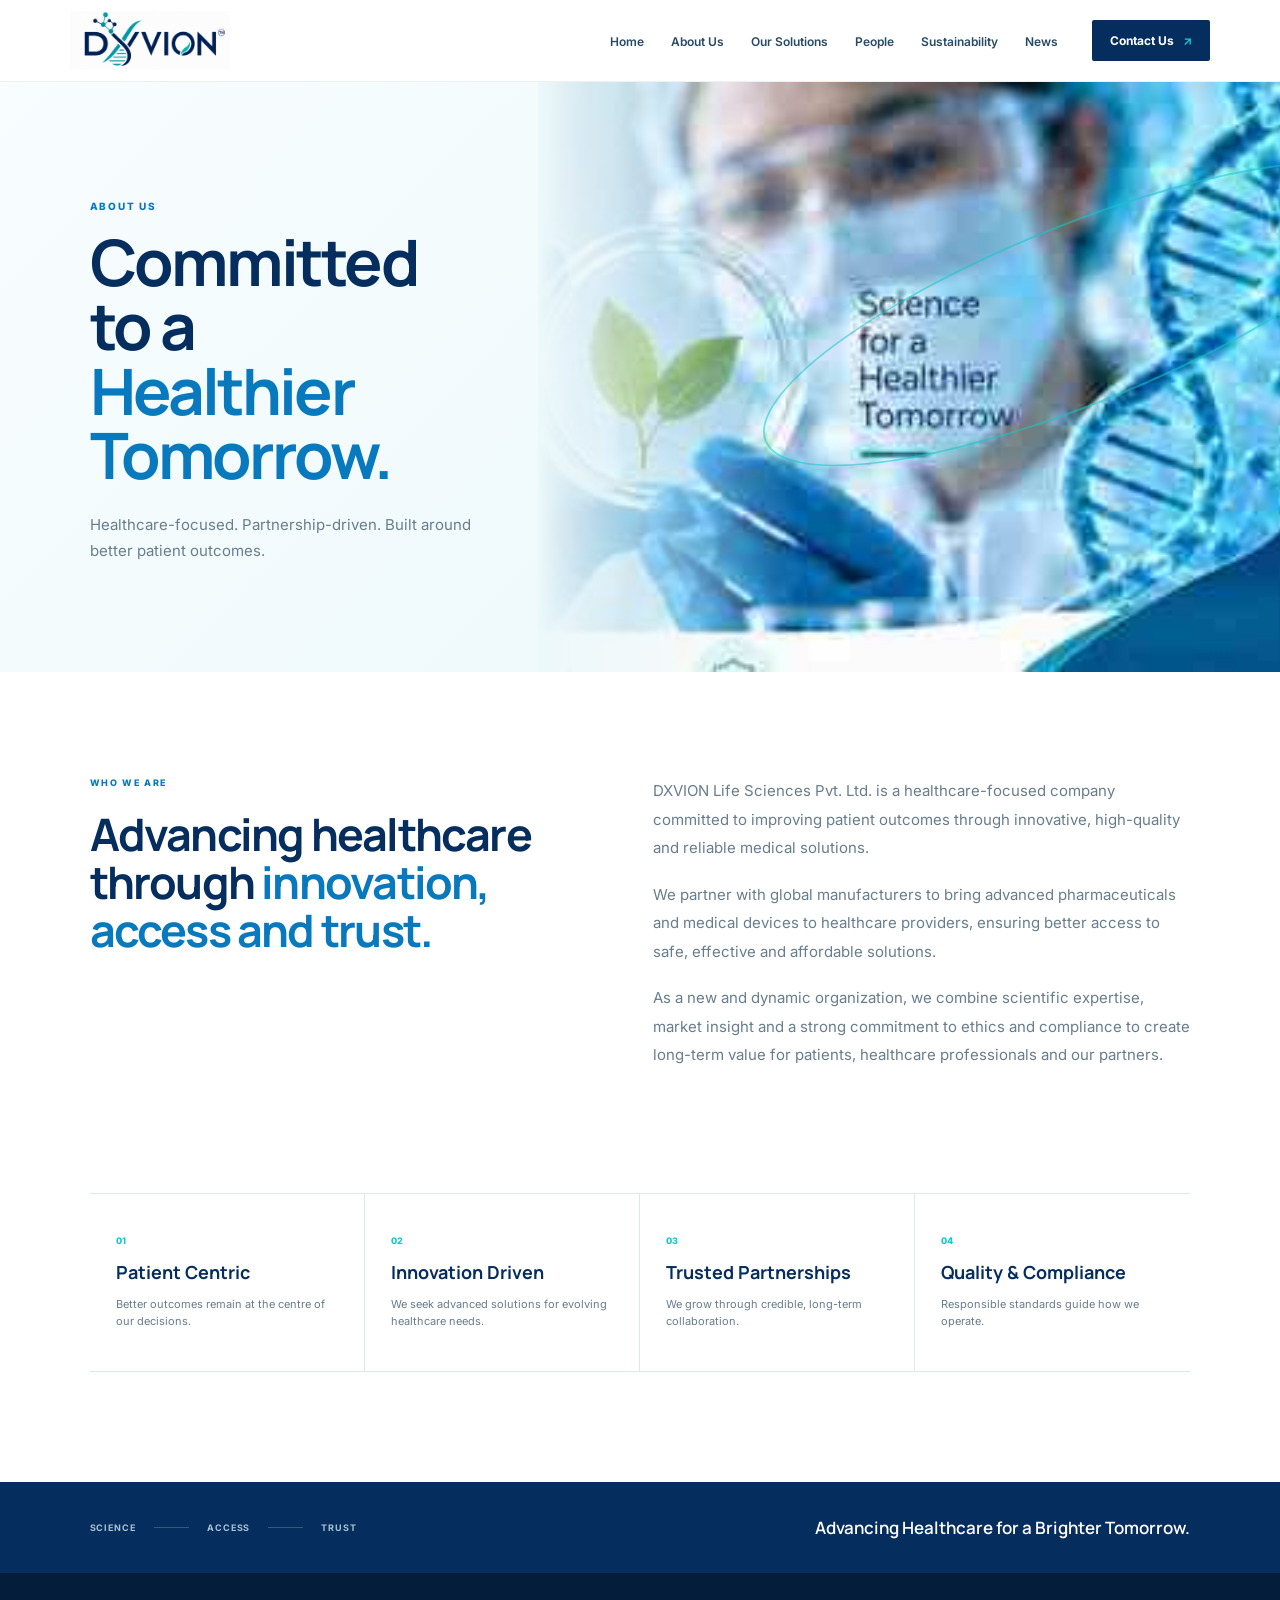
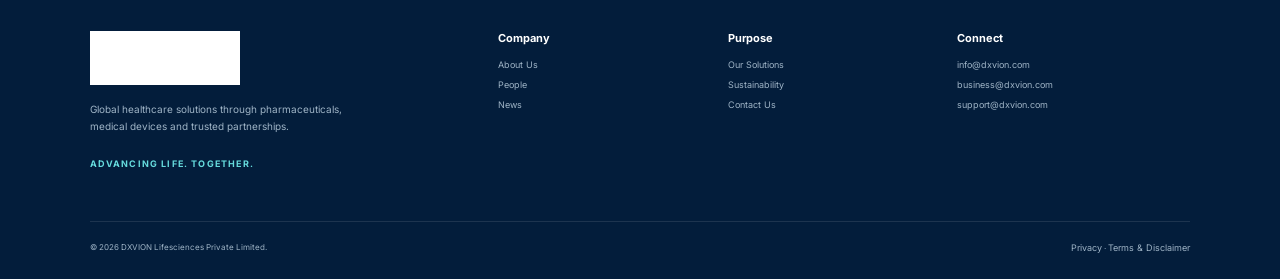
==== about.html @ 4725c6a0 "Add dedicated About Us page" ====
<!doctype html><html lang="en"><head><meta charset="utf-8"><meta name="viewport" content="width=device-width,initial-scale=1"><title>About Us | Dxvion Lifesciences</title><meta name="description" content="Committed to a healthier tomorrow."><link rel="icon" href="images/logo.png"><link rel="preconnect" href="https://fonts.googleapis.com"><link rel="preconnect" href="https://fonts.gstatic.com" crossorigin><link href="https://fonts.googleapis.com/css2?family=Inter:wght@400;500;600;700&family=Manrope:wght@500;600;700;800&display=swap" rel="stylesheet"><link rel="stylesheet" href="https://cdnjs.cloudflare.com/ajax/libs/font-awesome/6.7.2/css/all.min.css"><link rel="stylesheet" href="css/style.css"></head><body><header class="site-header"><a class="brand" href="index.html"><img src="images/logo.png" alt="Dxvion Lifesciences"></a><nav aria-label="Primary navigation"><a href="index.html">Home</a><a href="about.html">About Us</a><a href="solutions.html">Our Solutions</a><a href="people.html">People</a><a href="sustainability.html">Sustainability</a><a href="news.html">News</a></nav><a class="contact-link" href="contact.html">Contact Us <span>↗</span></a><button class="menu-toggle" aria-label="Open navigation" aria-expanded="false"><i class="fa-solid fa-bars"></i></button></header><main><section class="page-hero split-hero"><div class="page-hero-copy"><p class="eyebrow">ABOUT US</p><h1>Committed to a<br><em>Healthier Tomorrow.</em></h1><p>Healthcare-focused. Partnership-driven. Built around better patient outcomes.</p></div><div class="page-hero-image"><img src="images/site/about-visual.svg" alt="Healthcare science and research"><div class="ribbon r1"></div></div></section><section class="editorial"><div class="editorial-lead"><span>WHO WE ARE</span><h2>Advancing healthcare through <em>innovation, access and trust.</em></h2></div><div class="editorial-copy"><p>DXVION Life Sciences Pvt. Ltd. is a healthcare-focused company committed to improving patient outcomes through innovative, high-quality and reliable medical solutions.</p><p>We partner with global manufacturers to bring advanced pharmaceuticals and medical devices to healthcare providers, ensuring better access to safe, effective and affordable solutions.</p><p>As a new and dynamic organization, we combine scientific expertise, market insight and a strong commitment to ethics and compliance to create long-term value for patients, healthcare professionals and our partners.</p></div></section><section class="four-values"><article><span>01</span><h3>Patient Centric</h3><p>Better outcomes remain at the centre of our decisions.</p></article><article><span>02</span><h3>Innovation Driven</h3><p>We seek advanced solutions for evolving healthcare needs.</p></article><article><span>03</span><h3>Trusted Partnerships</h3><p>We grow through credible, long-term collaboration.</p></article><article><span>04</span><h3>Quality & Compliance</h3><p>Responsible standards guide how we operate.</p></article></section><section class="statement-band"><span>SCIENCE</span><i></i><span>ACCESS</span><i></i><span>TRUST</span><strong>Advancing Healthcare for a Brighter Tomorrow.</strong></section></main><footer class="site-footer"><div class="footer-brand"><img src="images/logo.png" alt="Dxvion Lifesciences"><p>Global healthcare solutions through pharmaceuticals, medical devices and trusted partnerships.</p><strong>ADVANCING LIFE. TOGETHER.</strong></div><div><h4>Company</h4><a href="about.html">About Us</a><a href="people.html">People</a><a href="news.html">News</a></div><div><h4>Purpose</h4><a href="solutions.html">Our Solutions</a><a href="sustainability.html">Sustainability</a><a href="contact.html">Contact Us</a></div><div><h4>Connect</h4><a href="mailto:info@dxvion.com">info@dxvion.com</a><a href="mailto:business@dxvion.com">business@dxvion.com</a><a href="mailto:support@dxvion.com">support@dxvion.com</a></div><div class="footer-base"><span>© 2026 DXVION Lifesciences Private Limited.</span><span><a href="privacy.html">Privacy</a> · <a href="terms.html">Terms & Disclaimer</a></span></div></footer><script src="js/script.js"></script></body></html>
---- css/style.css ----
:root{--navy:#052d5d;--navy2:#031f43;--blue:#0879bd;--cyan:#14c7c9;--ice:#eef8fb;--ink:#12314b;--muted:#687d8d;--line:#dce8ed;--white:#fff}*{box-sizing:border-box;margin:0;padding:0}html{scroll-behavior:smooth}body{font-family:Inter,Arial,sans-serif;color:var(--ink);background:#fff;overflow-x:hidden}img{display:block;max-width:100%}a{text-decoration:none;color:inherit}h1,h2,h3{font-family:Manrope,Inter,sans-serif}em{font-style:normal;color:var(--blue)}.site-header{height:82px;padding:0 clamp(24px,5.5vw,86px);display:flex;align-items:center;gap:34px;position:sticky;top:0;z-index:60;background:rgba(255,255,255,.96);backdrop-filter:blur(14px);border-bottom:1px solid rgba(8,61,100,.07)}.brand img{width:160px}.site-header nav{margin-left:auto;display:flex;gap:27px;font-size:12px;font-weight:600;color:#294a64}.site-header nav a{padding:31px 0 28px;border-bottom:2px solid transparent}.site-header nav a:hover{color:var(--blue);border-color:var(--cyan)}.contact-link{font-size:12px;font-weight:700;background:var(--navy);color:#fff;padding:13px 18px;border-radius:2px}.contact-link span{color:var(--cyan);margin-left:6px}.menu-toggle{display:none;border:0;background:none;color:var(--navy);font-size:21px}.eyebrow{font-size:10px;letter-spacing:.18em;font-weight:800;color:var(--blue);margin-bottom:18px}.eyebrow.light{color:#7fe4e5}.btn{display:inline-flex;gap:14px;align-items:center;background:var(--navy);color:#fff;padding:15px 20px;font-size:12px;font-weight:700}.btn span{color:var(--cyan)}.text-link,.arrow-link{font-size:12px;font-weight:700;color:var(--navy);border-bottom:1px solid currentColor;padding-bottom:4px}.light-link{color:#fff}.actions{display:flex;align-items:center;gap:24px;margin-top:34px}.home-hero{min-height:650px;display:grid;grid-template-columns:41% 59%;background:linear-gradient(135deg,#f8fdff,#eaf7fa)}.home-hero-copy{padding:88px 3vw 70px 7vw;display:flex;flex-direction:column;justify-content:center;z-index:3}.home-hero h1{font-size:clamp(46px,4.7vw,76px);line-height:1.01;letter-spacing:-.045em;color:var(--navy)}.home-hero-copy>p:not(.eyebrow){margin-top:25px;max-width:520px;font-size:16px;line-height:1.7;color:var(--muted)}.home-visual{position:relative;min-height:650px;overflow:hidden}.home-visual>img{width:100%;height:100%;object-fit:cover;position:absolute;inset:0}.home-visual:after{content:"";position:absolute;inset:0;background:linear-gradient(90deg,#edf9fb 0%,rgba(237,249,251,.25) 20%,transparent 48%)}.ribbon{position:absolute;z-index:2;border:2px solid rgba(20,199,201,.55);border-radius:50%;transform:rotate(-22deg);pointer-events:none}.r1{width:680px;height:180px;right:-140px;top:24%;box-shadow:0 0 0 28px rgba(20,199,201,.05)}.r2{width:520px;height:110px;right:-80px;bottom:12%;border-color:rgba(8,121,189,.35);transform:rotate(18deg)}.hero-caption{position:absolute;z-index:4;right:6%;bottom:7%;background:rgba(5,45,93,.90);padding:18px 22px;color:#fff;border-left:3px solid var(--cyan)}.hero-caption span{display:inline-block;font-size:8px;letter-spacing:.13em;color:#9ce8e9;margin-right:10px}.hero-caption b{display:block;font:700 17px Manrope;margin-top:7px}.home-pillars{max-width:1240px;margin:-36px auto 0;position:relative;z-index:8;background:#fff;display:grid;grid-template-columns:repeat(4,1fr);box-shadow:0 20px 55px rgba(6,49,83,.12)}.home-pillars a{min-height:112px;padding:25px 22px;display:flex;align-items:center;gap:16px;border-right:1px solid var(--line)}.home-pillars a:last-child{border:0}.home-pillars i{width:42px;height:42px;display:grid;place-items:center;border:1px solid #b9dbe4;border-radius:50%;color:var(--blue)}.home-pillars b,.home-pillars span{display:block}.home-pillars b{font-size:12px;color:var(--navy)}.home-pillars span{font-size:10px;line-height:1.45;color:var(--muted);margin-top:5px}.home-story{padding:125px 7vw;display:grid;grid-template-columns:20% 36% 44%;align-items:center;gap:4vw}.story-kicker{font:700 11px Manrope;letter-spacing:.16em;color:var(--blue);display:flex;flex-direction:column;gap:18px}.story-copy h2,.feature-copy h2,.heading h2,.editorial h2,.next-section h2,.enquiry-stage h2{font-size:clamp(36px,3.5vw,58px);line-height:1.07;letter-spacing:-.04em;color:var(--navy)}.story-copy>p:not(.eyebrow),.feature-copy>p:not(.eyebrow){font-size:14px;line-height:1.8;color:var(--muted);margin:22px 0 24px}.story-image{height:420px;overflow:hidden;border-radius:80px 0 0 0}.story-image img{width:100%;height:100%;object-fit:cover}.home-feature{min-height:560px;display:grid;grid-template-columns:42% 58%;background:#f2f9fb}.home-feature.dark{background:var(--navy);color:#fff}.home-feature.reverse{grid-template-columns:42% 58%;background:#fff}.feature-copy{padding:85px 6vw 75px 7vw;align-self:center}.home-feature.dark .feature-copy h2{color:#fff}.home-feature.dark .feature-copy h2 em{color:var(--cyan)}.home-feature.dark .feature-copy>p:not(.eyebrow){color:#b9cada}.leader-strip{display:grid;grid-template-columns:repeat(4,1fr);min-height:560px}.leader-strip img{width:100%;height:100%;object-fit:cover;filter:saturate(.92)}.feature-image{min-height:560px;overflow:hidden;position:relative}.feature-image img{width:100%;height:100%;object-fit:cover}.news-teaser{padding:100px 7vw;display:grid;grid-template-columns:1fr 1.2fr;gap:8vw;align-items:start;background:#f7fbfc}.news-teaser h2{font-size:clamp(36px,3.6vw,58px);line-height:1.06;color:var(--navy)}.news-teaser article{border-top:3px solid var(--cyan);padding-top:22px}.news-teaser time{font-size:9px;letter-spacing:.14em;font-weight:800;color:var(--blue)}.news-teaser h3{font-size:26px;line-height:1.2;color:var(--navy);margin:12px 0}.news-teaser p{font-size:13px;line-height:1.7;color:var(--muted);margin-bottom:18px}.news-teaser a{font-size:11px;font-weight:700;color:var(--blue)}.page-hero{min-height:590px;display:grid;grid-template-columns:42% 58%;background:linear-gradient(135deg,#f8fdff,#eaf7fa)}.page-hero-copy{padding:90px 4vw 80px 7vw;display:flex;flex-direction:column;justify-content:center}.page-hero h1,.news-hero h1,.contact-hero-page h1{font-size:clamp(48px,5vw,78px);line-height:1.01;letter-spacing:-.045em;color:var(--navy)}.page-hero-copy>p:not(.eyebrow){font-size:15px;line-height:1.75;color:var(--muted);max-width:520px;margin-top:24px}.page-hero-image{position:relative;overflow:hidden}.page-hero-image img{width:100%;height:100%;object-fit:cover;position:absolute;inset:0}.page-hero-image:after{content:"";position:absolute;inset:0;background:linear-gradient(90deg,#edf8fa 0%,transparent 35%)}.editorial{padding:105px 7vw;display:grid;grid-template-columns:1fr 1.2fr;gap:9vw}.editorial-lead span{display:block;font-size:9px;letter-spacing:.18em;font-weight:800;color:var(--blue);margin-bottom:22px}.editorial-copy p{font-size:15px;line-height:1.9;color:var(--muted);margin-bottom:18px}.four-values{display:grid;grid-template-columns:repeat(4,1fr);margin:0 7vw 110px;border-top:1px solid var(--line);border-bottom:1px solid var(--line)}.four-values article{padding:34px 26px 40px;border-right:1px solid var(--line)}.four-values article:last-child{border-right:0}.four-values article>span{font-size:9px;color:var(--cyan);font-weight:800}.four-values h3{font-size:18px;color:var(--navy);margin:12px 0}.four-values p{font-size:11px;line-height:1.6;color:var(--muted)}.statement-band{background:var(--navy);color:#a9c1d4;padding:34px 7vw;display:flex;align-items:center;gap:18px;font-size:9px;font-weight:700;letter-spacing:.1em}.statement-band i{width:35px;height:1px;background:rgba(255,255,255,.2)}.statement-band strong{margin-left:auto;font:600 17px Manrope;color:#fff;letter-spacing:0}.solutions-hero{background:#f4fbfc}.solutions-composition{position:relative;overflow:hidden}.sol-main{width:100%;height:100%;object-fit:cover;position:absolute}.solutions-editorial{padding:30px 7vw 100px}.solutions-editorial article{display:grid;grid-template-columns:90px 1fr 44%;gap:4vw;align-items:center;padding:74px 0;border-bottom:1px solid var(--line)}.solutions-editorial article.flip{grid-template-columns:90px 1fr 44%}.solution-number{font:800 34px Manrope;color:#b7dce7}.solutions-editorial h2{font-size:clamp(34px,3.2vw,52px);line-height:1.08;color:var(--navy);margin-bottom:17px}.solutions-editorial p:not(.eyebrow){font-size:13px;line-height:1.75;color:var(--muted);max-width:520px}.solutions-editorial img{width:100%;height:330px;object-fit:cover}.people-hero{display:block;min-height:640px;position:relative;background:#000}.page-hero-image.full{position:absolute;inset:0}.page-hero-image.full:after{background:linear-gradient(90deg,rgba(2,30,58,.85),rgba(2,30,58,.25),transparent)}.people-overlay{position:relative;z-index:3;padding:150px 7vw;color:#fff;max-width:720px}.people-overlay h1{font-size:clamp(49px,5vw,78px);line-height:1.01;letter-spacing:-.045em}.people-overlay h1 em{color:var(--cyan)}.people-overlay>p:not(.eyebrow){font-size:15px;color:#d8e6ef;margin-top:22px}.people-values{margin-bottom:0}.leadership-page{padding:110px 7vw;background:#f4fafc}.heading.center{text-align:center;max-width:760px;margin:0 auto 55px}.heading.center>p:not(.eyebrow){font-size:13px;color:var(--muted);margin-top:14px}.leadership-grid{display:grid;grid-template-columns:repeat(4,1fr);gap:18px}.leadership-grid article{background:#fff}.leadership-grid img{width:100%;height:340px;object-fit:cover}.leadership-grid article>div{padding:23px}.leadership-grid h3{font-size:16px;color:var(--navy)}.leadership-grid small{display:block;font-size:9px;color:var(--blue);font-weight:800;letter-spacing:.08em;margin-top:5px}.leadership-grid blockquote{font-size:10px;line-height:1.7;color:var(--muted);margin-top:18px}.sustainability-hero{background:#f4fbf9}.sustain-four{display:grid;grid-template-columns:repeat(4,1fr);padding:0 7vw 110px}.sustain-four article{padding:34px 28px 38px;border-top:3px solid var(--cyan);background:#f3f9fa;margin-right:1px}.sustain-four i{font-size:21px;color:var(--blue);margin-bottom:22px}.sustain-four h3{font-size:19px;color:var(--navy);margin-bottom:18px}.sustain-four li{font-size:10px;line-height:1.6;color:var(--muted);margin:7px 0 0 15px}.sustain-pledge{background:var(--navy);color:#9eb8cd;padding:45px 7vw;display:grid;grid-template-columns:repeat(5,1fr);gap:18px;font-size:9px;text-transform:uppercase;letter-spacing:.08em}.sustain-pledge strong{grid-column:1/-1;text-align:center;color:#fff;font:600 20px Manrope;text-transform:none;letter-spacing:0;margin-top:22px}.news-hero{min-height:520px;padding:0 7vw;display:grid;grid-template-columns:38% 62%;align-items:center;background:#f2f9fb}.news-hero>div:first-child p:not(.eyebrow){font-size:14px;color:var(--muted);margin-top:20px}.news-hero-art{height:520px;position:relative;overflow:hidden}.news-hero-art img{width:100%;height:100%;object-fit:cover}.news-page{padding:105px 7vw}.news-main{display:grid;grid-template-columns:48% 52%;background:#f3f9fb}.news-media{min-height:470px}.news-media img{width:100%;height:100%;object-fit:cover}.news-copy{padding:60px}.news-copy time{font-size:9px;color:var(--blue);letter-spacing:.14em;font-weight:800}.news-copy h2{font-size:34px;line-height:1.15;color:var(--navy);margin:15px 0 22px}.news-copy p{font-size:13px;line-height:1.8;color:var(--muted)}.news-focus{display:grid;grid-template-columns:repeat(4,1fr);margin-top:55px;border-top:1px solid var(--line)}.news-focus article{padding:28px 22px;border-right:1px solid var(--line)}.news-focus span{font-size:9px;color:var(--cyan);font-weight:800}.news-focus h3{font-size:16px;color:var(--navy);margin:10px 0}.news-focus p{font-size:10px;line-height:1.6;color:var(--muted)}.next-section{max-width:780px;margin:90px auto 0;text-align:center}.next-section>p:not(.eyebrow){font-size:13px;line-height:1.75;color:var(--muted);margin-top:20px}.timeline{display:flex;align-items:center;justify-content:center;gap:20px;margin-top:35px}.timeline b{font:800 17px Manrope;color:var(--blue)}.timeline b span{font-size:9px;color:var(--navy);margin-left:5px}.timeline i{width:70px;height:1px;background:#bfd8e1}.contact-hero-page{min-height:480px;padding:105px 7vw 90px;background:linear-gradient(135deg,#f8fdff,#e9f7fa);position:relative;overflow:hidden}.contact-hero-page p:not(.eyebrow){max-width:620px;font-size:15px;line-height:1.8;color:var(--muted);margin-top:24px}.contact-ribbon{position:absolute;width:700px;height:170px;border:2px solid rgba(20,199,201,.35);border-radius:50%;right:-180px;top:130px;transform:rotate(-18deg);box-shadow:0 0 0 35px rgba(20,199,201,.04)}.office-stage{display:grid;grid-template-columns:1fr 1fr;gap:1px;background:#dce8ed;margin:0 7vw;transform:translateY(-35px)}.office-stage article{background:#fff;padding:42px}.office-stage span{font-size:9px;letter-spacing:.15em;font-weight:800;color:var(--blue)}.office-stage h2{font-size:25px;color:var(--navy);margin:9px 0 18px}.office-stage p{font-size:12px;line-height:1.8;color:var(--muted);margin-bottom:15px}.office-stage a{display:block;font-size:12px;color:var(--blue);font-weight:600;margin-top:8px}.contact-channels{display:grid;grid-template-columns:1.5fr repeat(4,1fr);background:var(--navy);color:#fff;margin:40px 7vw 0}.contact-channels>div,.contact-channels>a{padding:32px 28px}.contact-channels>a{border-left:1px solid rgba(255,255,255,.12)}.contact-channels h2{font-size:28px;line-height:1.15}.contact-channels i{color:var(--cyan);font-size:18px;margin-bottom:18px}.contact-channels b,.contact-channels span{display:block}.contact-channels b{font-size:10px}.contact-channels span{font-size:9px;color:#9eb6c8;margin-top:7px}.enquiry-stage{padding:100px 7vw;display:grid;grid-template-columns:1fr 1fr;gap:8vw;background:#eef8fb}.enquiry-stage>div>p:not(.eyebrow){font-size:13px;line-height:1.7;color:var(--muted);margin-top:20px}.enquiry-stage form{display:grid;grid-template-columns:1fr 1fr;gap:12px}.enquiry-stage input,.enquiry-stage textarea{border:1px solid #cbdde4;background:#fff;padding:14px;font:inherit;outline:none}.enquiry-stage textarea{grid-column:1/-1}.enquiry-stage button{grid-column:1/-1;border:0;background:var(--navy);color:#fff;padding:15px;font-weight:700;cursor:pointer}.site-footer{background:#031d3b;color:#9fb4c6;padding:58px 7vw 26px;display:grid;grid-template-columns:2fr 1fr 1fr 1.3fr;gap:50px}.footer-brand img{width:150px;filter:brightness(0) invert(1)}.site-footer p{font-size:10px;line-height:1.7;max-width:290px;margin:16px 0}.site-footer strong{font-size:9px;letter-spacing:.13em;color:#66dbdd}.site-footer h4{font-size:11px;color:#fff;margin-bottom:14px}.site-footer a{display:block;font-size:9px;margin:9px 0}.footer-base{grid-column:1/-1;display:flex;justify-content:space-between;border-top:1px solid rgba(255,255,255,.1);padding-top:20px;font-size:8px}.footer-base a{display:inline}@media(max-width:1000px){.site-header nav{display:none;position:absolute;top:82px;left:0;right:0;background:#fff;padding:18px 28px;flex-direction:column;gap:0}.site-header nav.open{display:flex}.site-header nav a{padding:13px 0}.contact-link{margin-left:auto}.menu-toggle{display:block}.home-hero,.page-hero,.home-feature,.news-teaser,.editorial,.news-hero,.news-main,.enquiry-stage{grid-template-columns:1fr}.home-hero-copy,.page-hero-copy{padding:70px 7vw 48px}.home-visual,.page-hero-image{min-height:500px}.home-pillars{grid-template-columns:1fr 1fr;margin:0}.home-story{grid-template-columns:1fr 1fr;padding:90px 7vw}.story-kicker{grid-column:1/-1;flex-direction:row}.leader-strip{min-height:420px}.feature-copy{padding:70px 7vw}.sustain-four,.leadership-grid,.news-focus{grid-template-columns:1fr 1fr}.solutions-editorial article,.solutions-editorial article.flip{grid-template-columns:60px 1fr}.solutions-editorial img{grid-column:2;height:300px}.people-hero{min-height:560px}.contact-channels{grid-template-columns:1fr 1fr}.contact-channels>div{grid-column:1/-1}.site-footer{grid-template-columns:1fr 1fr}}@media(max-width:640px){.site-header{height:72px;padding:0 18px}.brand img{width:134px}.contact-link{display:none}.site-header nav{top:72px}.home-hero-copy,.page-hero-copy{padding:58px 22px 40px}.home-hero h1,.page-hero h1,.news-hero h1,.contact-hero-page h1,.people-overlay h1{font-size:40px}.home-visual,.page-hero-image{min-height:390px}.home-pillars{grid-template-columns:1fr}.home-pillars a{min-height:86px}.home-story{grid-template-columns:1fr;padding:75px 22px}.story-kicker{flex-direction:column}.story-image{height:330px}.home-feature{grid-template-columns:1fr}.leader-strip{grid-template-columns:1fr 1fr;min-height:auto}.leader-strip img{height:260px}.feature-image{min-height:380px}.news-teaser{padding:75px 22px}.editorial{padding:75px 22px}.four-values,.sustain-four,.leadership-grid,.news-focus{grid-template-columns:1fr;margin-left:22px;margin-right:22px}.four-values article{border-right:0;border-bottom:1px solid var(--line)}.statement-band{padding:28px 22px;flex-wrap:wrap}.statement-band strong{width:100%;margin-left:0;margin-top:10px}.solutions-editorial{padding:20px 22px 75px}.solutions-editorial article,.solutions-editorial article.flip{grid-template-columns:1fr;padding:50px 0}.solutions-editorial img{grid-column:1;height:260px}.people-overlay{padding:120px 22px}.leadership-page{padding:75px 22px}.leadership-grid{margin:0}.leadership-grid img{height:390px}.sustain-four{padding:0 0 75px}.sustain-four article{margin-right:0}.sustain-pledge{grid-template-columns:1fr 1fr;padding:35px 22px}.news-hero{padding:0 22px}.news-hero>div:first-child{padding:65px 0 30px}.news-hero-art{height:360px}.news-page{padding:75px 22px}.news-copy{padding:35px 24px}.news-focus{margin:40px 0 0}.timeline{flex-wrap:wrap}.contact-hero-page{padding:75px 22px}.office-stage{grid-template-columns:1fr;margin:0 22px}.contact-channels{grid-template-columns:1fr;margin:20px 22px 0}.contact-channels>a{border-left:0;border-top:1px solid rgba(255,255,255,.12)}.enquiry-stage{padding:75px 22px}.enquiry-stage form{grid-template-columns:1fr}.enquiry-stage textarea,.enquiry-stage button{grid-column:1}.site-footer{grid-template-columns:1fr;padding:50px 22px 25px}.footer-base{flex-direction:column;gap:8px}}
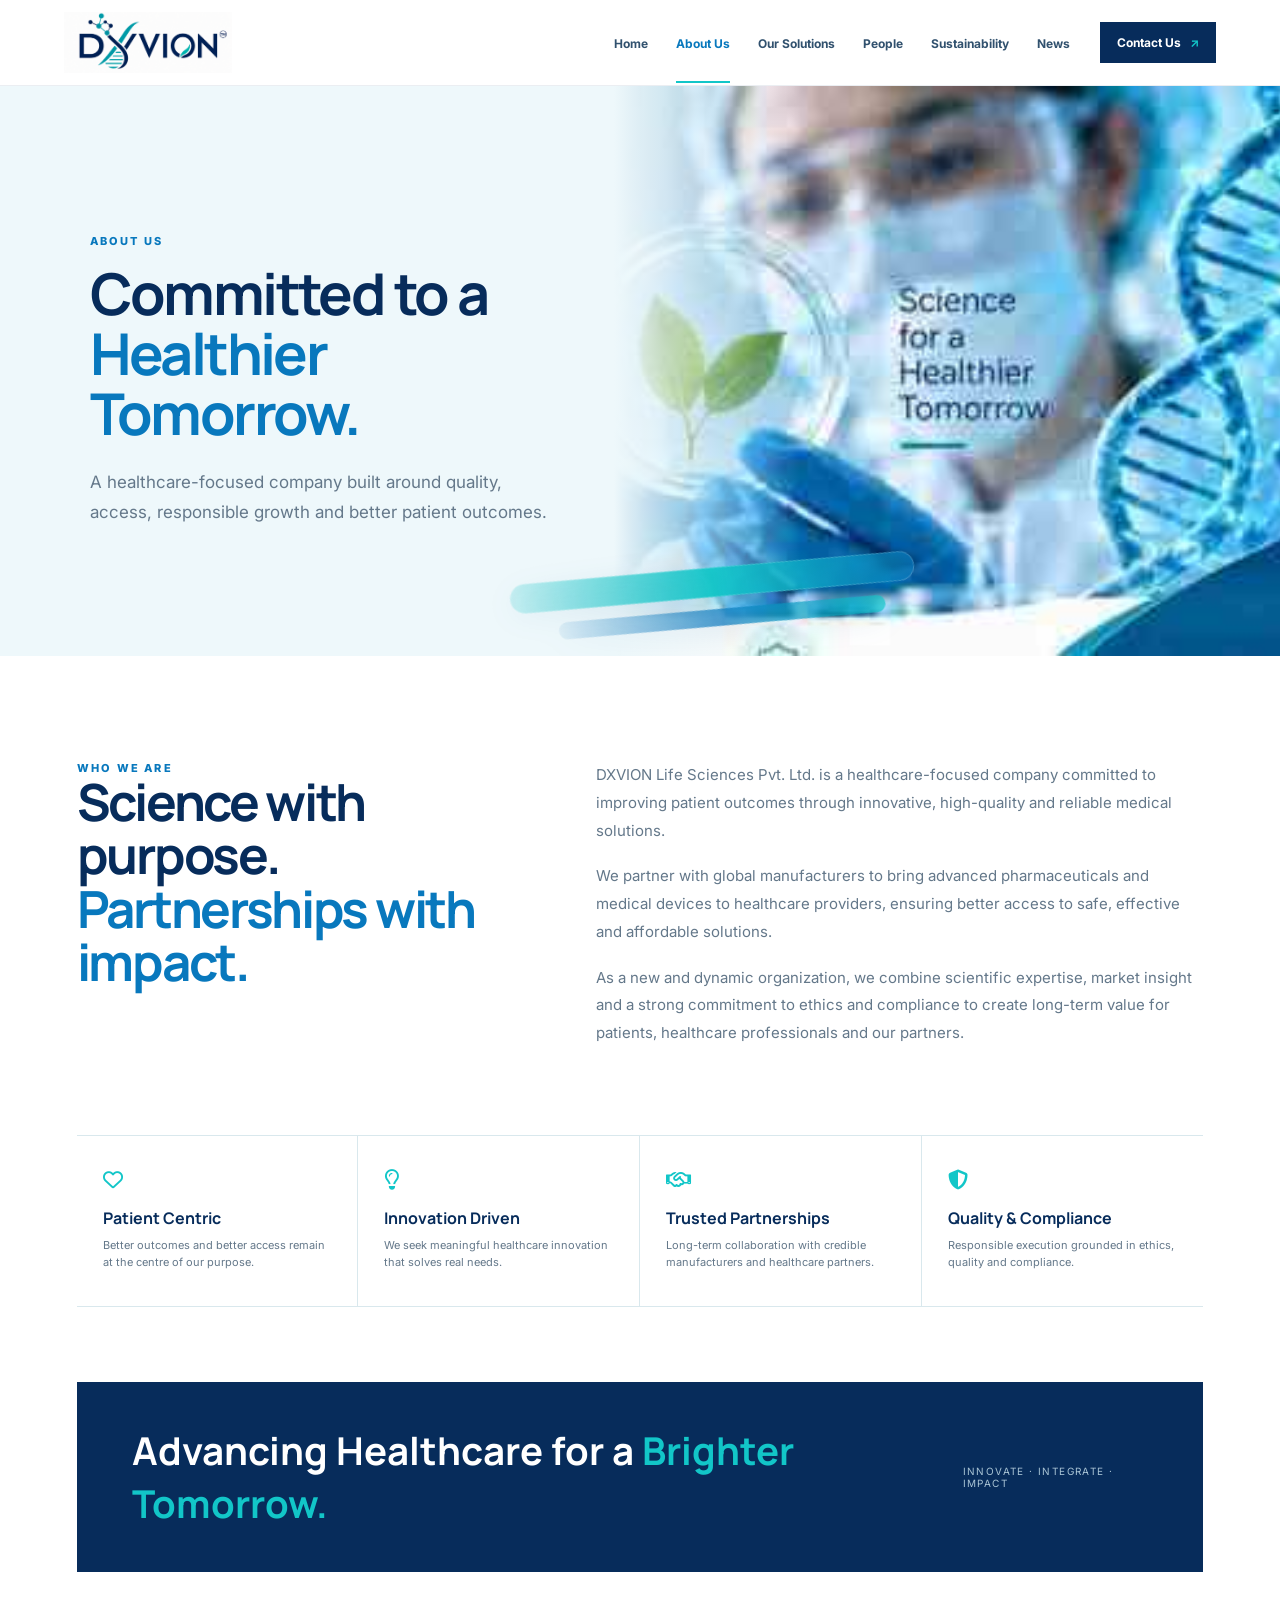
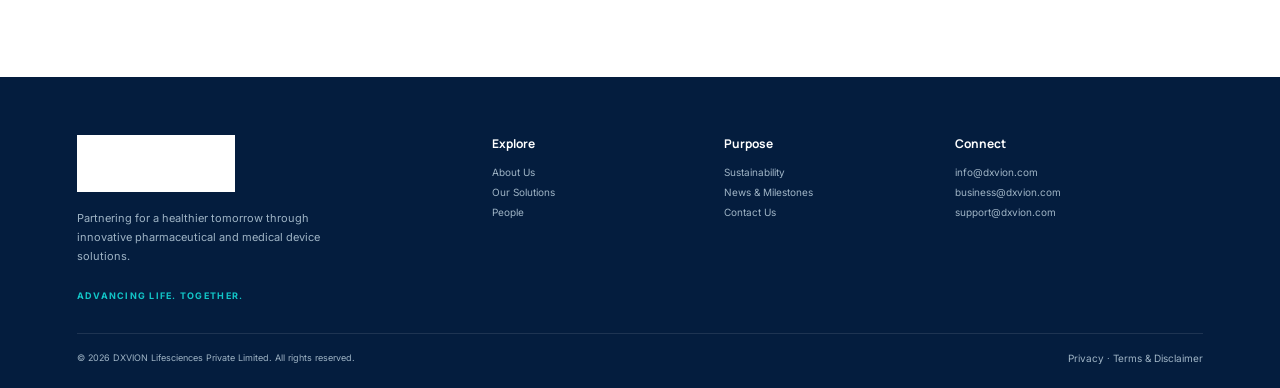
==== commit 2da83f67: "Add slide-led About page" ====
--- a/about.html
+++ b/about.html
@@ -1 +1 @@
-<!doctype html><html lang="en"><head><meta charset="utf-8"><meta name="viewport" content="width=device-width,initial-scale=1"><title>About Us | Dxvion Lifesciences</title><meta name="description" content="Committed to a healthier tomorrow."><link rel="icon" href="images/logo.png"><link rel="preconnect" href="https://fonts.googleapis.com"><link rel="preconnect" href="https://fonts.gstatic.com" crossorigin><link href="https://fonts.googleapis.com/css2?family=Inter:wght@400;500;600;700&family=Manrope:wght@500;600;700;800&display=swap" rel="stylesheet"><link rel="stylesheet" href="https://cdnjs.cloudflare.com/ajax/libs/font-awesome/6.7.2/css/all.min.css"><link rel="stylesheet" href="css/style.css"></head><body><header class="site-header"><a class="brand" href="index.html"><img src="images/logo.png" alt="Dxvion Lifesciences"></a><nav aria-label="Primary navigation"><a href="index.html">Home</a><a href="about.html">About Us</a><a href="solutions.html">Our Solutions</a><a href="people.html">People</a><a href="sustainability.html">Sustainability</a><a href="news.html">News</a></nav><a class="contact-link" href="contact.html">Contact Us <span>↗</span></a><button class="menu-toggle" aria-label="Open navigation" aria-expanded="false"><i class="fa-solid fa-bars"></i></button></header><main><section class="page-hero split-hero"><div class="page-hero-copy"><p class="eyebrow">ABOUT US</p><h1>Committed to a<br><em>Healthier Tomorrow.</em></h1><p>Healthcare-focused. Partnership-driven. Built around better patient outcomes.</p></div><div class="page-hero-image"><img src="images/site/about-visual.svg" alt="Healthcare science and research"><div class="ribbon r1"></div></div></section><section class="editorial"><div class="editorial-lead"><span>WHO WE ARE</span><h2>Advancing healthcare through <em>innovation, access and trust.</em></h2></div><div class="editorial-copy"><p>DXVION Life Sciences Pvt. Ltd. is a healthcare-focused company committed to improving patient outcomes through innovative, high-quality and reliable medical solutions.</p><p>We partner with global manufacturers to bring advanced pharmaceuticals and medical devices to healthcare providers, ensuring better access to safe, effective and affordable solutions.</p><p>As a new and dynamic organization, we combine scientific expertise, market insight and a strong commitment to ethics and compliance to create long-term value for patients, healthcare professionals and our partners.</p></div></section><section class="four-values"><article><span>01</span><h3>Patient Centric</h3><p>Better outcomes remain at the centre of our decisions.</p></article><article><span>02</span><h3>Innovation Driven</h3><p>We seek advanced solutions for evolving healthcare needs.</p></article><article><span>03</span><h3>Trusted Partnerships</h3><p>We grow through credible, long-term collaboration.</p></article><article><span>04</span><h3>Quality & Compliance</h3><p>Responsible standards guide how we operate.</p></article></section><section class="statement-band"><span>SCIENCE</span><i></i><span>ACCESS</span><i></i><span>TRUST</span><strong>Advancing Healthcare for a Brighter Tomorrow.</strong></section></main><footer class="site-footer"><div class="footer-brand"><img src="images/logo.png" alt="Dxvion Lifesciences"><p>Global healthcare solutions through pharmaceuticals, medical devices and trusted partnerships.</p><strong>ADVANCING LIFE. TOGETHER.</strong></div><div><h4>Company</h4><a href="about.html">About Us</a><a href="people.html">People</a><a href="news.html">News</a></div><div><h4>Purpose</h4><a href="solutions.html">Our Solutions</a><a href="sustainability.html">Sustainability</a><a href="contact.html">Contact Us</a></div><div><h4>Connect</h4><a href="mailto:info@dxvion.com">info@dxvion.com</a><a href="mailto:business@dxvion.com">business@dxvion.com</a><a href="mailto:support@dxvion.com">support@dxvion.com</a></div><div class="footer-base"><span>© 2026 DXVION Lifesciences Private Limited.</span><span><a href="privacy.html">Privacy</a> · <a href="terms.html">Terms & Disclaimer</a></span></div></footer><script src="js/script.js"></script></body></html>+<!doctype html><html lang="en"><head><meta charset="utf-8"><meta name="viewport" content="width=device-width,initial-scale=1"><title>About Dxvion | Dxvion Lifesciences</title><meta name="description" content="About Dxvion Lifesciences and our commitment to better healthcare."><link rel="canonical" href="https://dxvion.com/about.html"><link rel="icon" href="images/logo.png"><link rel="preconnect" href="https://fonts.googleapis.com"><link rel="preconnect" href="https://fonts.gstatic.com" crossorigin><link href="https://fonts.googleapis.com/css2?family=Inter:wght@400;500;600;700&family=Manrope:wght@500;600;700;800&display=swap" rel="stylesheet"><link rel="stylesheet" href="https://cdnjs.cloudflare.com/ajax/libs/font-awesome/6.7.2/css/all.min.css"><link rel="stylesheet" href="css/style.css"></head><body><header class="site-header"><a class="brand" href="index.html"><img src="images/logo.png" alt="Dxvion Lifesciences"></a><nav aria-label="Primary"><a href="index.html" class="">Home</a><a href="about.html" class="active">About Us</a><a href="solutions.html" class="">Our Solutions</a><a href="people.html" class="">People</a><a href="sustainability.html" class="">Sustainability</a><a href="news.html" class="">News</a></nav><a class="header-cta" href="contact.html">Contact Us <span>↗</span></a><button class="menu-toggle" aria-label="Open navigation" aria-expanded="false"><i class="fa-solid fa-bars"></i></button></header><main><section class="page-hero"><div class="page-copy"><p class="kicker">ABOUT US</p><h1 class="title">Committed to a<br><em>Healthier Tomorrow.</em></h1><p class="lead">A healthcare-focused company built around quality, access, responsible growth and better patient outcomes.</p></div><div class="page-image"><img src="images/site/about-visual.svg" alt="Healthcare science and research"><div class="ribbon"></div></div></section><section class="about-body"><div class="wrap"><div class="about-intro"><div><p class="kicker">WHO WE ARE</p><h2 class="title">Science with purpose.<br><em>Partnerships with impact.</em></h2></div><div class="about-text"><p>DXVION Life Sciences Pvt. Ltd. is a healthcare-focused company committed to improving patient outcomes through innovative, high-quality and reliable medical solutions.</p><p>We partner with global manufacturers to bring advanced pharmaceuticals and medical devices to healthcare providers, ensuring better access to safe, effective and affordable solutions.</p><p>As a new and dynamic organization, we combine scientific expertise, market insight and a strong commitment to ethics and compliance to create long-term value for patients, healthcare professionals and our partners.</p></div></div><div class="values-grid"><div><i class="fa-regular fa-heart"></i><h3>Patient Centric</h3><p>Better outcomes and better access remain at the centre of our purpose.</p></div><div><i class="fa-regular fa-lightbulb"></i><h3>Innovation Driven</h3><p>We seek meaningful healthcare innovation that solves real needs.</p></div><div><i class="fa-regular fa-handshake"></i><h3>Trusted Partnerships</h3><p>Long-term collaboration with credible manufacturers and healthcare partners.</p></div><div><i class="fa-solid fa-shield-halved"></i><h3>Quality &amp; Compliance</h3><p>Responsible execution grounded in ethics, quality and compliance.</p></div></div><div class="promise-strip"><strong>Advancing Healthcare for a <em>Brighter Tomorrow.</em></strong><span>INNOVATE · INTEGRATE · IMPACT</span></div></div></section></main><footer><div class="footer-grid"><div><img src="images/logo.png" alt="Dxvion Lifesciences"><p>Partnering for a healthier tomorrow through innovative pharmaceutical and medical device solutions.</p><strong>ADVANCING LIFE. TOGETHER.</strong></div><div><h4>Explore</h4><a href="about.html">About Us</a><a href="solutions.html">Our Solutions</a><a href="people.html">People</a></div><div><h4>Purpose</h4><a href="sustainability.html">Sustainability</a><a href="news.html">News &amp; Milestones</a><a href="contact.html">Contact Us</a></div><div><h4>Connect</h4><a href="mailto:info@dxvion.com">info@dxvion.com</a><a href="mailto:business@dxvion.com">business@dxvion.com</a><a href="mailto:support@dxvion.com">support@dxvion.com</a></div></div><div class="footer-bottom"><span>© 2026 DXVION Lifesciences Private Limited. All rights reserved.</span><span><a href="privacy.html">Privacy</a> · <a href="terms.html">Terms &amp; Disclaimer</a></span></div></footer><script src="js/script.js"></script></body></html>
--- a/css/style.css
+++ b/css/style.css
@@ -1 +1,23 @@
-:root{--navy:#052d5d;--navy2:#031f43;--blue:#0879bd;--cyan:#14c7c9;--ice:#eef8fb;--ink:#12314b;--muted:#687d8d;--line:#dce8ed;--white:#fff}*{box-sizing:border-box;margin:0;padding:0}html{scroll-behavior:smooth}body{font-family:Inter,Arial,sans-serif;color:var(--ink);background:#fff;overflow-x:hidden}img{display:block;max-width:100%}a{text-decoration:none;color:inherit}h1,h2,h3{font-family:Manrope,Inter,sans-serif}em{font-style:normal;color:var(--blue)}.site-header{height:82px;padding:0 clamp(24px,5.5vw,86px);display:flex;align-items:center;gap:34px;position:sticky;top:0;z-index:60;background:rgba(255,255,255,.96);backdrop-filter:blur(14px);border-bottom:1px solid rgba(8,61,100,.07)}.brand img{width:160px}.site-header nav{margin-left:auto;display:flex;gap:27px;font-size:12px;font-weight:600;color:#294a64}.site-header nav a{padding:31px 0 28px;border-bottom:2px solid transparent}.site-header nav a:hover{color:var(--blue);border-color:var(--cyan)}.contact-link{font-size:12px;font-weight:700;background:var(--navy);color:#fff;padding:13px 18px;border-radius:2px}.contact-link span{color:var(--cyan);margin-left:6px}.menu-toggle{display:none;border:0;background:none;color:var(--navy);font-size:21px}.eyebrow{font-size:10px;letter-spacing:.18em;font-weight:800;color:var(--blue);margin-bottom:18px}.eyebrow.light{color:#7fe4e5}.btn{display:inline-flex;gap:14px;align-items:center;background:var(--navy);color:#fff;padding:15px 20px;font-size:12px;font-weight:700}.btn span{color:var(--cyan)}.text-link,.arrow-link{font-size:12px;font-weight:700;color:var(--navy);border-bottom:1px solid currentColor;padding-bottom:4px}.light-link{color:#fff}.actions{display:flex;align-items:center;gap:24px;margin-top:34px}.home-hero{min-height:650px;display:grid;grid-template-columns:41% 59%;background:linear-gradient(135deg,#f8fdff,#eaf7fa)}.home-hero-copy{padding:88px 3vw 70px 7vw;display:flex;flex-direction:column;justify-content:center;z-index:3}.home-hero h1{font-size:clamp(46px,4.7vw,76px);line-height:1.01;letter-spacing:-.045em;color:var(--navy)}.home-hero-copy>p:not(.eyebrow){margin-top:25px;max-width:520px;font-size:16px;line-height:1.7;color:var(--muted)}.home-visual{position:relative;min-height:650px;overflow:hidden}.home-visual>img{width:100%;height:100%;object-fit:cover;position:absolute;inset:0}.home-visual:after{content:"";position:absolute;inset:0;background:linear-gradient(90deg,#edf9fb 0%,rgba(237,249,251,.25) 20%,transparent 48%)}.ribbon{position:absolute;z-index:2;border:2px solid rgba(20,199,201,.55);border-radius:50%;transform:rotate(-22deg);pointer-events:none}.r1{width:680px;height:180px;right:-140px;top:24%;box-shadow:0 0 0 28px rgba(20,199,201,.05)}.r2{width:520px;height:110px;right:-80px;bottom:12%;border-color:rgba(8,121,189,.35);transform:rotate(18deg)}.hero-caption{position:absolute;z-index:4;right:6%;bottom:7%;background:rgba(5,45,93,.90);padding:18px 22px;color:#fff;border-left:3px solid var(--cyan)}.hero-caption span{display:inline-block;font-size:8px;letter-spacing:.13em;color:#9ce8e9;margin-right:10px}.hero-caption b{display:block;font:700 17px Manrope;margin-top:7px}.home-pillars{max-width:1240px;margin:-36px auto 0;position:relative;z-index:8;background:#fff;display:grid;grid-template-columns:repeat(4,1fr);box-shadow:0 20px 55px rgba(6,49,83,.12)}.home-pillars a{min-height:112px;padding:25px 22px;display:flex;align-items:center;gap:16px;border-right:1px solid var(--line)}.home-pillars a:last-child{border:0}.home-pillars i{width:42px;height:42px;display:grid;place-items:center;border:1px solid #b9dbe4;border-radius:50%;color:var(--blue)}.home-pillars b,.home-pillars span{display:block}.home-pillars b{font-size:12px;color:var(--navy)}.home-pillars span{font-size:10px;line-height:1.45;color:var(--muted);margin-top:5px}.home-story{padding:125px 7vw;display:grid;grid-template-columns:20% 36% 44%;align-items:center;gap:4vw}.story-kicker{font:700 11px Manrope;letter-spacing:.16em;color:var(--blue);display:flex;flex-direction:column;gap:18px}.story-copy h2,.feature-copy h2,.heading h2,.editorial h2,.next-section h2,.enquiry-stage h2{font-size:clamp(36px,3.5vw,58px);line-height:1.07;letter-spacing:-.04em;color:var(--navy)}.story-copy>p:not(.eyebrow),.feature-copy>p:not(.eyebrow){font-size:14px;line-height:1.8;color:var(--muted);margin:22px 0 24px}.story-image{height:420px;overflow:hidden;border-radius:80px 0 0 0}.story-image img{width:100%;height:100%;object-fit:cover}.home-feature{min-height:560px;display:grid;grid-template-columns:42% 58%;background:#f2f9fb}.home-feature.dark{background:var(--navy);color:#fff}.home-feature.reverse{grid-template-columns:42% 58%;background:#fff}.feature-copy{padding:85px 6vw 75px 7vw;align-self:center}.home-feature.dark .feature-copy h2{color:#fff}.home-feature.dark .feature-copy h2 em{color:var(--cyan)}.home-feature.dark .feature-copy>p:not(.eyebrow){color:#b9cada}.leader-strip{display:grid;grid-template-columns:repeat(4,1fr);min-height:560px}.leader-strip img{width:100%;height:100%;object-fit:cover;filter:saturate(.92)}.feature-image{min-height:560px;overflow:hidden;position:relative}.feature-image img{width:100%;height:100%;object-fit:cover}.news-teaser{padding:100px 7vw;display:grid;grid-template-columns:1fr 1.2fr;gap:8vw;align-items:start;background:#f7fbfc}.news-teaser h2{font-size:clamp(36px,3.6vw,58px);line-height:1.06;color:var(--navy)}.news-teaser article{border-top:3px solid var(--cyan);padding-top:22px}.news-teaser time{font-size:9px;letter-spacing:.14em;font-weight:800;color:var(--blue)}.news-teaser h3{font-size:26px;line-height:1.2;color:var(--navy);margin:12px 0}.news-teaser p{font-size:13px;line-height:1.7;color:var(--muted);margin-bottom:18px}.news-teaser a{font-size:11px;font-weight:700;color:var(--blue)}.page-hero{min-height:590px;display:grid;grid-template-columns:42% 58%;background:linear-gradient(135deg,#f8fdff,#eaf7fa)}.page-hero-copy{padding:90px 4vw 80px 7vw;display:flex;flex-direction:column;justify-content:center}.page-hero h1,.news-hero h1,.contact-hero-page h1{font-size:clamp(48px,5vw,78px);line-height:1.01;letter-spacing:-.045em;color:var(--navy)}.page-hero-copy>p:not(.eyebrow){font-size:15px;line-height:1.75;color:var(--muted);max-width:520px;margin-top:24px}.page-hero-image{position:relative;overflow:hidden}.page-hero-image img{width:100%;height:100%;object-fit:cover;position:absolute;inset:0}.page-hero-image:after{content:"";position:absolute;inset:0;background:linear-gradient(90deg,#edf8fa 0%,transparent 35%)}.editorial{padding:105px 7vw;display:grid;grid-template-columns:1fr 1.2fr;gap:9vw}.editorial-lead span{display:block;font-size:9px;letter-spacing:.18em;font-weight:800;color:var(--blue);margin-bottom:22px}.editorial-copy p{font-size:15px;line-height:1.9;color:var(--muted);margin-bottom:18px}.four-values{display:grid;grid-template-columns:repeat(4,1fr);margin:0 7vw 110px;border-top:1px solid var(--line);border-bottom:1px solid var(--line)}.four-values article{padding:34px 26px 40px;border-right:1px solid var(--line)}.four-values article:last-child{border-right:0}.four-values article>span{font-size:9px;color:var(--cyan);font-weight:800}.four-values h3{font-size:18px;color:var(--navy);margin:12px 0}.four-values p{font-size:11px;line-height:1.6;color:var(--muted)}.statement-band{background:var(--navy);color:#a9c1d4;padding:34px 7vw;display:flex;align-items:center;gap:18px;font-size:9px;font-weight:700;letter-spacing:.1em}.statement-band i{width:35px;height:1px;background:rgba(255,255,255,.2)}.statement-band strong{margin-left:auto;font:600 17px Manrope;color:#fff;letter-spacing:0}.solutions-hero{background:#f4fbfc}.solutions-composition{position:relative;overflow:hidden}.sol-main{width:100%;height:100%;object-fit:cover;position:absolute}.solutions-editorial{padding:30px 7vw 100px}.solutions-editorial article{display:grid;grid-template-columns:90px 1fr 44%;gap:4vw;align-items:center;padding:74px 0;border-bottom:1px solid var(--line)}.solutions-editorial article.flip{grid-template-columns:90px 1fr 44%}.solution-number{font:800 34px Manrope;color:#b7dce7}.solutions-editorial h2{font-size:clamp(34px,3.2vw,52px);line-height:1.08;color:var(--navy);margin-bottom:17px}.solutions-editorial p:not(.eyebrow){font-size:13px;line-height:1.75;color:var(--muted);max-width:520px}.solutions-editorial img{width:100%;height:330px;object-fit:cover}.people-hero{display:block;min-height:640px;position:relative;background:#000}.page-hero-image.full{position:absolute;inset:0}.page-hero-image.full:after{background:linear-gradient(90deg,rgba(2,30,58,.85),rgba(2,30,58,.25),transparent)}.people-overlay{position:relative;z-index:3;padding:150px 7vw;color:#fff;max-width:720px}.people-overlay h1{font-size:clamp(49px,5vw,78px);line-height:1.01;letter-spacing:-.045em}.people-overlay h1 em{color:var(--cyan)}.people-overlay>p:not(.eyebrow){font-size:15px;color:#d8e6ef;margin-top:22px}.people-values{margin-bottom:0}.leadership-page{padding:110px 7vw;background:#f4fafc}.heading.center{text-align:center;max-width:760px;margin:0 auto 55px}.heading.center>p:not(.eyebrow){font-size:13px;color:var(--muted);margin-top:14px}.leadership-grid{display:grid;grid-template-columns:repeat(4,1fr);gap:18px}.leadership-grid article{background:#fff}.leadership-grid img{width:100%;height:340px;object-fit:cover}.leadership-grid article>div{padding:23px}.leadership-grid h3{font-size:16px;color:var(--navy)}.leadership-grid small{display:block;font-size:9px;color:var(--blue);font-weight:800;letter-spacing:.08em;margin-top:5px}.leadership-grid blockquote{font-size:10px;line-height:1.7;color:var(--muted);margin-top:18px}.sustainability-hero{background:#f4fbf9}.sustain-four{display:grid;grid-template-columns:repeat(4,1fr);padding:0 7vw 110px}.sustain-four article{padding:34px 28px 38px;border-top:3px solid var(--cyan);background:#f3f9fa;margin-right:1px}.sustain-four i{font-size:21px;color:var(--blue);margin-bottom:22px}.sustain-four h3{font-size:19px;color:var(--navy);margin-bottom:18px}.sustain-four li{font-size:10px;line-height:1.6;color:var(--muted);margin:7px 0 0 15px}.sustain-pledge{background:var(--navy);color:#9eb8cd;padding:45px 7vw;display:grid;grid-template-columns:repeat(5,1fr);gap:18px;font-size:9px;text-transform:uppercase;letter-spacing:.08em}.sustain-pledge strong{grid-column:1/-1;text-align:center;color:#fff;font:600 20px Manrope;text-transform:none;letter-spacing:0;margin-top:22px}.news-hero{min-height:520px;padding:0 7vw;display:grid;grid-template-columns:38% 62%;align-items:center;background:#f2f9fb}.news-hero>div:first-child p:not(.eyebrow){font-size:14px;color:var(--muted);margin-top:20px}.news-hero-art{height:520px;position:relative;overflow:hidden}.news-hero-art img{width:100%;height:100%;object-fit:cover}.news-page{padding:105px 7vw}.news-main{display:grid;grid-template-columns:48% 52%;background:#f3f9fb}.news-media{min-height:470px}.news-media img{width:100%;height:100%;object-fit:cover}.news-copy{padding:60px}.news-copy time{font-size:9px;color:var(--blue);letter-spacing:.14em;font-weight:800}.news-copy h2{font-size:34px;line-height:1.15;color:var(--navy);margin:15px 0 22px}.news-copy p{font-size:13px;line-height:1.8;color:var(--muted)}.news-focus{display:grid;grid-template-columns:repeat(4,1fr);margin-top:55px;border-top:1px solid var(--line)}.news-focus article{padding:28px 22px;border-right:1px solid var(--line)}.news-focus span{font-size:9px;color:var(--cyan);font-weight:800}.news-focus h3{font-size:16px;color:var(--navy);margin:10px 0}.news-focus p{font-size:10px;line-height:1.6;color:var(--muted)}.next-section{max-width:780px;margin:90px auto 0;text-align:center}.next-section>p:not(.eyebrow){font-size:13px;line-height:1.75;color:var(--muted);margin-top:20px}.timeline{display:flex;align-items:center;justify-content:center;gap:20px;margin-top:35px}.timeline b{font:800 17px Manrope;color:var(--blue)}.timeline b span{font-size:9px;color:var(--navy);margin-left:5px}.timeline i{width:70px;height:1px;background:#bfd8e1}.contact-hero-page{min-height:480px;padding:105px 7vw 90px;background:linear-gradient(135deg,#f8fdff,#e9f7fa);position:relative;overflow:hidden}.contact-hero-page p:not(.eyebrow){max-width:620px;font-size:15px;line-height:1.8;color:var(--muted);margin-top:24px}.contact-ribbon{position:absolute;width:700px;height:170px;border:2px solid rgba(20,199,201,.35);border-radius:50%;right:-180px;top:130px;transform:rotate(-18deg);box-shadow:0 0 0 35px rgba(20,199,201,.04)}.office-stage{display:grid;grid-template-columns:1fr 1fr;gap:1px;background:#dce8ed;margin:0 7vw;transform:translateY(-35px)}.office-stage article{background:#fff;padding:42px}.office-stage span{font-size:9px;letter-spacing:.15em;font-weight:800;color:var(--blue)}.office-stage h2{font-size:25px;color:var(--navy);margin:9px 0 18px}.office-stage p{font-size:12px;line-height:1.8;color:var(--muted);margin-bottom:15px}.office-stage a{display:block;font-size:12px;color:var(--blue);font-weight:600;margin-top:8px}.contact-channels{display:grid;grid-template-columns:1.5fr repeat(4,1fr);background:var(--navy);color:#fff;margin:40px 7vw 0}.contact-channels>div,.contact-channels>a{padding:32px 28px}.contact-channels>a{border-left:1px solid rgba(255,255,255,.12)}.contact-channels h2{font-size:28px;line-height:1.15}.contact-channels i{color:var(--cyan);font-size:18px;margin-bottom:18px}.contact-channels b,.contact-channels span{display:block}.contact-channels b{font-size:10px}.contact-channels span{font-size:9px;color:#9eb6c8;margin-top:7px}.enquiry-stage{padding:100px 7vw;display:grid;grid-template-columns:1fr 1fr;gap:8vw;background:#eef8fb}.enquiry-stage>div>p:not(.eyebrow){font-size:13px;line-height:1.7;color:var(--muted);margin-top:20px}.enquiry-stage form{display:grid;grid-template-columns:1fr 1fr;gap:12px}.enquiry-stage input,.enquiry-stage textarea{border:1px solid #cbdde4;background:#fff;padding:14px;font:inherit;outline:none}.enquiry-stage textarea{grid-column:1/-1}.enquiry-stage button{grid-column:1/-1;border:0;background:var(--navy);color:#fff;padding:15px;font-weight:700;cursor:pointer}.site-footer{background:#031d3b;color:#9fb4c6;padding:58px 7vw 26px;display:grid;grid-template-columns:2fr 1fr 1fr 1.3fr;gap:50px}.footer-brand img{width:150px;filter:brightness(0) invert(1)}.site-footer p{font-size:10px;line-height:1.7;max-width:290px;margin:16px 0}.site-footer strong{font-size:9px;letter-spacing:.13em;color:#66dbdd}.site-footer h4{font-size:11px;color:#fff;margin-bottom:14px}.site-footer a{display:block;font-size:9px;margin:9px 0}.footer-base{grid-column:1/-1;display:flex;justify-content:space-between;border-top:1px solid rgba(255,255,255,.1);padding-top:20px;font-size:8px}.footer-base a{display:inline}@media(max-width:1000px){.site-header nav{display:none;position:absolute;top:82px;left:0;right:0;background:#fff;padding:18px 28px;flex-direction:column;gap:0}.site-header nav.open{display:flex}.site-header nav a{padding:13px 0}.contact-link{margin-left:auto}.menu-toggle{display:block}.home-hero,.page-hero,.home-feature,.news-teaser,.editorial,.news-hero,.news-main,.enquiry-stage{grid-template-columns:1fr}.home-hero-copy,.page-hero-copy{padding:70px 7vw 48px}.home-visual,.page-hero-image{min-height:500px}.home-pillars{grid-template-columns:1fr 1fr;margin:0}.home-story{grid-template-columns:1fr 1fr;padding:90px 7vw}.story-kicker{grid-column:1/-1;flex-direction:row}.leader-strip{min-height:420px}.feature-copy{padding:70px 7vw}.sustain-four,.leadership-grid,.news-focus{grid-template-columns:1fr 1fr}.solutions-editorial article,.solutions-editorial article.flip{grid-template-columns:60px 1fr}.solutions-editorial img{grid-column:2;height:300px}.people-hero{min-height:560px}.contact-channels{grid-template-columns:1fr 1fr}.contact-channels>div{grid-column:1/-1}.site-footer{grid-template-columns:1fr 1fr}}@media(max-width:640px){.site-header{height:72px;padding:0 18px}.brand img{width:134px}.contact-link{display:none}.site-header nav{top:72px}.home-hero-copy,.page-hero-copy{padding:58px 22px 40px}.home-hero h1,.page-hero h1,.news-hero h1,.contact-hero-page h1,.people-overlay h1{font-size:40px}.home-visual,.page-hero-image{min-height:390px}.home-pillars{grid-template-columns:1fr}.home-pillars a{min-height:86px}.home-story{grid-template-columns:1fr;padding:75px 22px}.story-kicker{flex-direction:column}.story-image{height:330px}.home-feature{grid-template-columns:1fr}.leader-strip{grid-template-columns:1fr 1fr;min-height:auto}.leader-strip img{height:260px}.feature-image{min-height:380px}.news-teaser{padding:75px 22px}.editorial{padding:75px 22px}.four-values,.sustain-four,.leadership-grid,.news-focus{grid-template-columns:1fr;margin-left:22px;margin-right:22px}.four-values article{border-right:0;border-bottom:1px solid var(--line)}.statement-band{padding:28px 22px;flex-wrap:wrap}.statement-band strong{width:100%;margin-left:0;margin-top:10px}.solutions-editorial{padding:20px 22px 75px}.solutions-editorial article,.solutions-editorial article.flip{grid-template-columns:1fr;padding:50px 0}.solutions-editorial img{grid-column:1;height:260px}.people-overlay{padding:120px 22px}.leadership-page{padding:75px 22px}.leadership-grid{margin:0}.leadership-grid img{height:390px}.sustain-four{padding:0 0 75px}.sustain-four article{margin-right:0}.sustain-pledge{grid-template-columns:1fr 1fr;padding:35px 22px}.news-hero{padding:0 22px}.news-hero>div:first-child{padding:65px 0 30px}.news-hero-art{height:360px}.news-page{padding:75px 22px}.news-copy{padding:35px 24px}.news-focus{margin:40px 0 0}.timeline{flex-wrap:wrap}.contact-hero-page{padding:75px 22px}.office-stage{grid-template-columns:1fr;margin:0 22px}.contact-channels{grid-template-columns:1fr;margin:20px 22px 0}.contact-channels>a{border-left:0;border-top:1px solid rgba(255,255,255,.12)}.enquiry-stage{padding:75px 22px}.enquiry-stage form{grid-template-columns:1fr}.enquiry-stage textarea,.enquiry-stage button{grid-column:1}.site-footer{grid-template-columns:1fr;padding:50px 22px 25px}.footer-base{flex-direction:column;gap:8px}}+:root{--navy:#072c5b;--navy-deep:#041d3e;--blue:#0878bd;--cyan:#12c6c8;--cyan-soft:#8fe9ea;--ink:#12314e;--muted:#64788a;--ice:#eef8fb;--line:#d9e8ed;--white:#fff;--shadow:0 24px 70px rgba(5,43,84,.12)}
+*{box-sizing:border-box;margin:0;padding:0}html{scroll-behavior:smooth}body{font-family:Inter,Arial,sans-serif;color:var(--ink);background:#fff;overflow-x:hidden}img{max-width:100%;display:block}a{text-decoration:none;color:inherit}button,input,textarea{font:inherit}h1,h2,h3,h4{font-family:Manrope,Inter,sans-serif}.wrap{width:min(1180px,88vw);margin:auto}.kicker{font-size:11px;letter-spacing:.2em;font-weight:800;color:var(--blue);text-transform:uppercase}.display{font-size:clamp(44px,6vw,86px);line-height:.98;letter-spacing:-.055em;color:var(--navy)}.display em,.title em{font-style:normal;color:var(--blue)}.title{font-size:clamp(36px,4.5vw,64px);line-height:1.04;letter-spacing:-.045em;color:var(--navy)}.lead{font-size:17px;line-height:1.75;color:var(--muted);max-width:680px}.btn{display:inline-flex;align-items:center;gap:12px;padding:15px 20px;background:var(--navy);color:#fff;font-size:13px;font-weight:700;border-radius:2px}.btn i{color:var(--cyan)}.text-link{font-size:13px;font-weight:700;color:var(--navy);border-bottom:1px solid currentColor;padding-bottom:3px}.site-header{height:86px;display:flex;align-items:center;padding:0 clamp(22px,5vw,72px);position:fixed;inset:0 0 auto;z-index:100;background:rgba(255,255,255,.95);backdrop-filter:blur(18px);border-bottom:1px solid rgba(7,44,91,.08)}.brand img{width:168px}.site-header nav{margin-left:auto;display:flex;align-items:center;gap:28px}.site-header nav a{font-size:12px;font-weight:700;color:#31516e;padding:34px 0 30px;border-bottom:2px solid transparent}.site-header nav a:hover,.site-header nav a.active{color:var(--blue);border-color:var(--cyan)}.header-cta{margin-left:30px;padding:13px 17px;background:var(--navy);color:#fff;font-size:12px;font-weight:700}.header-cta span{color:var(--cyan);margin-left:6px}.menu-toggle{display:none;margin-left:16px;border:0;background:none;color:var(--navy);font-size:23px}main{padding-top:86px}
+/* flowing brand ribbon */
+.ribbon{position:absolute;pointer-events:none;z-index:3;filter:drop-shadow(0 8px 18px rgba(2,87,141,.16))}.ribbon:before,.ribbon:after{content:"";position:absolute;border-radius:999px;transform:rotate(-14deg)}.ribbon:before{width:520px;height:38px;background:linear-gradient(90deg,rgba(18,198,200,.18),rgba(18,198,200,.95),rgba(8,120,189,.75));box-shadow:0 0 0 1px rgba(255,255,255,.25) inset}.ribbon:after{width:420px;height:22px;top:50px;left:70px;background:linear-gradient(90deg,rgba(8,120,189,.08),rgba(8,120,189,.7),rgba(18,198,200,.7))}
+/* HOME */
+.home-hero{min-height:720px;position:relative;display:grid;grid-template-columns:46% 54%;background:linear-gradient(125deg,#f9fdff 0,#ecf8fb 52%,#dff3f7 100%);overflow:hidden}.home-copy{padding:105px 3vw 90px 7vw;display:flex;flex-direction:column;justify-content:center;position:relative;z-index:6}.home-copy .kicker{margin-bottom:22px}.home-copy .lead{margin-top:28px;max-width:560px}.actions{display:flex;align-items:center;gap:24px;margin-top:36px}.home-art{position:relative;min-height:720px;overflow:hidden}.home-art>img{position:absolute;inset:0;width:100%;height:100%;object-fit:cover;object-position:center}.home-art:before{content:"";position:absolute;z-index:2;inset:0;background:linear-gradient(90deg,#eef9fb 0,rgba(238,249,251,.52) 10%,transparent 36%),linear-gradient(0deg,rgba(4,29,62,.18),transparent 45%)}.home-art .ribbon{left:-120px;bottom:160px;transform:rotate(8deg)}.hero-note{position:absolute;z-index:5;right:6%;bottom:7%;padding:18px 22px;background:rgba(4,29,62,.9);color:white;border-left:4px solid var(--cyan)}.hero-note small{font-size:9px;letter-spacing:.16em;color:#a7ecec}.hero-note b{display:block;font-size:18px;margin-top:6px}.pillar-band{width:min(1180px,88vw);margin:-50px auto 0;position:relative;z-index:10;display:grid;grid-template-columns:repeat(4,1fr);background:#fff;box-shadow:var(--shadow)}.pillar-band a{padding:27px 24px;display:grid;grid-template-columns:44px 1fr;gap:15px;align-items:center;border-right:1px solid var(--line);min-height:118px}.pillar-band a:last-child{border-right:0}.pillar-band i{width:42px;height:42px;border:1px solid #b9dae4;border-radius:50%;display:grid;place-items:center;color:var(--blue)}.pillar-band b,.pillar-band span{display:block}.pillar-band b{font-size:12px;color:var(--navy);margin-bottom:5px}.pillar-band span{font-size:10px;line-height:1.45;color:var(--muted)}.home-story{padding:125px 0 105px}.story-grid{display:grid;grid-template-columns:1.05fr .95fr;gap:8vw;align-items:center}.story-copy .title{margin:16px 0 26px}.story-copy .lead{font-size:15px}.story-media{height:520px;position:relative;overflow:hidden;border-radius:0 90px 0 0}.story-media img{width:100%;height:100%;object-fit:cover}.story-media:after{content:"";position:absolute;inset:0;background:linear-gradient(0deg,rgba(4,29,62,.54),transparent 55%)}.story-media .ribbon{left:-110px;bottom:130px;transform:scale(.75) rotate(14deg)}.section-head{display:flex;justify-content:space-between;align-items:end;gap:40px;margin-bottom:48px}.section-head .title{max-width:700px}.section-head .lead{max-width:500px;font-size:14px}.home-solutions{background:var(--ice);padding:110px 0}.solution-preview{display:grid;grid-template-columns:repeat(4,1fr);gap:14px}.solution-preview a{position:relative;min-height:380px;overflow:hidden;background:#d9edf3}.solution-preview img{width:100%;height:100%;object-fit:cover;position:absolute;inset:0;transition:.5s}.solution-preview a:after{content:"";position:absolute;inset:0;background:linear-gradient(0deg,rgba(3,29,61,.88) 0,rgba(3,29,61,.12) 70%)}.solution-preview a:hover img{transform:scale(1.045)}.solution-preview .meta{position:absolute;z-index:2;left:24px;right:24px;bottom:24px;color:#fff}.solution-preview small{color:#83e3e4;font-size:9px;letter-spacing:.14em}.solution-preview h3{font-size:19px;line-height:1.15;margin-top:7px}.home-purpose{padding:105px 0;text-align:center}.home-purpose .title{max-width:820px;margin:12px auto 24px}.purpose-line{display:flex;justify-content:center;flex-wrap:wrap;gap:10px;margin-top:35px}.purpose-line span{font-size:10px;font-weight:700;text-transform:uppercase;letter-spacing:.08em;border:1px solid #cfe3e9;padding:9px 13px;border-radius:30px;color:var(--blue)}
+/* SHARED PAGE HERO */
+.page-hero{min-height:570px;display:grid;grid-template-columns:48% 52%;position:relative;overflow:hidden;background:var(--ice)}.page-hero .page-copy{padding:95px 5vw 75px 7vw;display:flex;justify-content:center;flex-direction:column;position:relative;z-index:5}.page-hero .title{margin:16px 0 24px}.page-hero .page-image{position:relative;min-height:570px}.page-hero .page-image img{width:100%;height:100%;object-fit:cover;position:absolute}.page-hero .page-image:after{content:"";position:absolute;inset:0;background:linear-gradient(90deg,#eef8fb 0,transparent 28%)}.page-hero .page-image .ribbon{left:-100px;bottom:120px;transform:scale(.78) rotate(9deg)}
+/* ABOUT */
+.about-body{padding:105px 0}.about-intro{display:grid;grid-template-columns:.8fr 1.2fr;gap:9vw}.about-intro .title{font-size:clamp(34px,4vw,54px)}.about-text p{font-size:15px;line-height:1.85;color:var(--muted);margin-bottom:18px}.values-grid{display:grid;grid-template-columns:repeat(4,1fr);margin-top:70px;border-top:1px solid var(--line);border-bottom:1px solid var(--line)}.values-grid div{padding:34px 26px;border-right:1px solid var(--line)}.values-grid div:last-child{border-right:0}.values-grid i{color:var(--cyan);font-size:20px}.values-grid h3{font-size:16px;color:var(--navy);margin:16px 0 8px}.values-grid p{font-size:11px;line-height:1.6;color:var(--muted)}.promise-strip{margin-top:75px;background:var(--navy);color:#fff;padding:42px 55px;display:flex;align-items:center;justify-content:space-between;gap:30px}.promise-strip strong{font:700 clamp(24px,3vw,42px) Manrope}.promise-strip strong em{font-style:normal;color:var(--cyan)}.promise-strip span{font-size:10px;letter-spacing:.14em;color:#a9c4d5;text-transform:uppercase}
+/* SOLUTIONS */
+.solutions-page{padding:95px 0}.solution-story{display:grid;grid-template-columns:1fr 1fr;min-height:470px;margin-bottom:24px;background:#f5fbfd}.solution-story:nth-child(even) .solution-image{order:2}.solution-image{position:relative;overflow:hidden}.solution-image img{width:100%;height:100%;object-fit:cover;position:absolute}.solution-story .solution-copy{padding:58px 62px;display:flex;flex-direction:column;justify-content:center}.solution-story .num{font:700 11px Manrope;letter-spacing:.16em;color:var(--cyan)}.solution-story h2{font-size:clamp(28px,3vw,44px);color:var(--navy);line-height:1.08;margin:15px 0}.solution-story p{font-size:14px;line-height:1.8;color:var(--muted)}.solution-story .accent{width:58px;height:3px;background:var(--cyan);margin-top:25px}.impact-band{background:var(--navy);color:white;padding:45px;display:flex;justify-content:center;gap:34px;flex-wrap:wrap;align-items:center}.impact-band span{font-size:10px;text-transform:uppercase;letter-spacing:.1em;color:#b9cedb}.impact-band strong{font:700 22px Manrope;color:var(--cyan);margin-left:15px}
+/* PEOPLE */
+.people-page .page-image:after{background:linear-gradient(90deg,#eef8fb 0,rgba(238,248,251,.16) 28%,transparent)}.culture{padding:105px 0}.culture-grid{display:grid;grid-template-columns:1fr 1fr;gap:7vw;align-items:start}.culture .title{margin:15px 0 24px}.culture-copy .lead{font-size:15px}.culture-values{display:grid;grid-template-columns:1fr 1fr;gap:25px}.culture-values div{border-top:2px solid var(--cyan);padding-top:14px}.culture-values b,.culture-values span{display:block}.culture-values b{font-size:13px;color:var(--navy)}.culture-values span{font-size:11px;line-height:1.55;color:var(--muted);margin-top:6px}.leadership-block{background:var(--ice);padding:105px 0}.leader-grid{display:grid;grid-template-columns:repeat(4,1fr);gap:18px}.leader{background:#fff;position:relative;overflow:hidden}.leader-photo{height:300px;overflow:hidden;background:#d9edf3}.leader-photo img{width:100%;height:100%;object-fit:cover;object-position:center top}.leader-info{padding:24px}.leader h3{font-size:16px;color:var(--navy)}.leader small{display:block;color:var(--blue);font-size:9px;text-transform:uppercase;font-weight:800;letter-spacing:.09em;margin:4px 0 14px}.leader blockquote{font-size:10.5px;line-height:1.65;color:var(--muted)}.leader:before{content:"“";position:absolute;right:18px;top:278px;font:700 54px Georgia;color:var(--cyan);z-index:2}.people-bottom{padding:70px 0;text-align:center}.people-bottom .purpose-line{margin-top:0}
+/* SUSTAINABILITY */
+.sus-page{background:#fff}.sustain-intro{padding:100px 0}.sustain-intro .intro-grid{display:grid;grid-template-columns:.85fr 1.15fr;gap:8vw}.sustain-intro p{font-size:15px;line-height:1.85;color:var(--muted)}.sustain-pillars{display:grid;grid-template-columns:repeat(3,1fr);margin-top:60px;background:var(--navy);color:#fff}.sustain-pillars div{padding:42px;border-right:1px solid rgba(255,255,255,.12)}.sustain-pillars i{color:var(--cyan);font-size:22px}.sustain-pillars h3{margin:17px 0 10px;font-size:18px}.sustain-pillars p{color:#b6c7d5;font-size:11px;line-height:1.65}.commitments{padding:95px 0;background:var(--ice)}.commitment-grid{display:grid;grid-template-columns:repeat(4,1fr);gap:16px;margin-top:44px}.commitment-grid article{background:#fff;padding:32px;min-height:255px}.commitment-grid i{font-size:18px;color:var(--cyan)}.commitment-grid h3{font-size:17px;color:var(--navy);margin:18px 0 8px}.commitment-grid h4{font-size:10px;color:var(--blue);text-transform:uppercase;letter-spacing:.08em;margin-bottom:13px}.commitment-grid p{font-size:11px;line-height:1.7;color:var(--muted)}.sustain-quote{padding:65px 0;background:var(--navy);color:white;text-align:center;font:600 clamp(25px,3vw,42px) Manrope}.sustain-quote em{color:var(--cyan);font-style:normal}
+/* NEWS */
+.news-page{padding:100px 0}.featured-news{display:grid;grid-template-columns:1.05fr .95fr;background:var(--ice);min-height:520px}.featured-news .visual{position:relative}.featured-news img{width:100%;height:100%;object-fit:cover;position:absolute}.news-copy{padding:60px;display:flex;flex-direction:column;justify-content:center}.news-copy time{font-size:10px;font-weight:800;letter-spacing:.14em;color:var(--blue)}.news-copy h2{font-size:clamp(30px,3.5vw,48px);line-height:1.08;color:var(--navy);margin:14px 0 22px}.news-copy p{font-size:14px;line-height:1.8;color:var(--muted)}.focus-grid{display:grid;grid-template-columns:repeat(4,1fr);gap:16px;margin-top:35px}.focus-grid div{border-top:2px solid var(--cyan);padding-top:12px}.focus-grid b,.focus-grid span{display:block}.focus-grid b{font-size:11px;color:var(--navy)}.focus-grid span{font-size:10px;color:var(--muted);margin-top:5px;line-height:1.5}.journey-band{margin-top:45px;display:flex;align-items:center;justify-content:center;gap:18px}.journey-band b{font:800 17px Manrope;color:var(--blue)}.journey-band b span{font-size:9px;color:var(--navy);margin-left:6px}.journey-band i{width:95px;height:1px;background:#b9d4dc}
+/* CONTACT */
+.contact-page{padding:95px 0;background:linear-gradient(135deg,#f8fdff,#eaf7fa)}.contact-grid{display:grid;grid-template-columns:.82fr 1.18fr;gap:7vw}.contact-intro .title{margin:15px 0 25px}.contact-intro .lead{font-size:15px}.office-list{display:grid;gap:16px}.office{background:#fff;padding:34px;border-top:3px solid var(--cyan);box-shadow:0 12px 36px rgba(4,43,84,.06)}.office .country{font-size:9px;letter-spacing:.16em;font-weight:800;color:var(--blue)}.office h3{font-size:20px;color:var(--navy);margin:7px 0 14px}.office p{font-size:12px;line-height:1.7;color:var(--muted)}.office a{display:block;font-size:12px;font-weight:700;color:var(--blue);margin-top:8px}.contact-channels{margin-top:65px;background:var(--navy);color:#fff;padding:42px}.contact-channels h2{font-size:28px}.channel-grid{display:grid;grid-template-columns:repeat(4,1fr);margin-top:30px;border-top:1px solid rgba(255,255,255,.15)}.channel{padding:25px 18px;border-right:1px solid rgba(255,255,255,.15)}.channel:last-child{border-right:0}.channel i{color:var(--cyan);font-size:18px}.channel b,.channel span{display:block}.channel b{font-size:11px;margin-top:13px}.channel span{font-size:9px;color:#aec2d1;margin-top:6px}.enquiry-box{margin-top:24px;display:grid;grid-template-columns:.8fr 1.2fr;background:var(--blue);color:#fff}.enquiry-copy{padding:45px}.enquiry-copy h2{font-size:32px;line-height:1.12}.enquiry-copy p{font-size:11px;line-height:1.65;color:#d1ebf6;margin-top:13px}.enquiry-box form{padding:38px;display:grid;grid-template-columns:1fr 1fr;gap:12px}.enquiry-box input,.enquiry-box textarea{border:1px solid rgba(255,255,255,.4);background:rgba(255,255,255,.09);color:#fff;padding:13px;outline:none}.enquiry-box textarea{grid-column:1/-1}.enquiry-box input::placeholder,.enquiry-box textarea::placeholder{color:#d9eef7}.enquiry-box button{grid-column:1/-1;border:0;background:var(--navy);color:#fff;padding:14px;font-weight:700;cursor:pointer}
+footer{background:var(--navy-deep);color:#9fb4c5;padding:58px 6vw 24px}.footer-grid{display:grid;grid-template-columns:2fr 1fr 1fr 1.35fr;gap:48px;max-width:1180px;margin:auto}.footer-grid img{width:158px;filter:brightness(0) invert(1)}.footer-grid p{font-size:11px;line-height:1.7;max-width:280px;margin:17px 0}.footer-grid strong{font-size:9px;letter-spacing:.14em;color:var(--cyan)}footer h4{font-size:12px;color:#fff;margin-bottom:14px}footer a{display:block;font-size:10px;margin:8px 0}.footer-bottom{max-width:1180px;margin:30px auto 0;padding-top:18px;border-top:1px solid rgba(255,255,255,.1);font-size:9px;display:flex;justify-content:space-between;gap:20px}.footer-bottom a{display:inline}
+@media(max-width:1050px){.site-header nav{display:none;position:absolute;top:86px;left:0;right:0;background:#fff;padding:15px 28px;flex-direction:column;align-items:flex-start;gap:0;border-top:1px solid var(--line);box-shadow:0 14px 30px rgba(4,29,62,.08)}.site-header nav.open{display:flex}.site-header nav a{padding:13px 0}.header-cta{margin-left:auto}.menu-toggle{display:block}.home-hero,.page-hero,.story-grid,.about-intro,.culture-grid,.sustain-intro .intro-grid,.featured-news,.contact-grid,.enquiry-box{grid-template-columns:1fr}.home-copy{padding:85px 7vw 55px}.home-art{min-height:520px}.page-hero .page-image{min-height:470px}.pillar-band{grid-template-columns:1fr 1fr;margin-top:0}.solution-preview,.leader-grid,.commitment-grid,.focus-grid{grid-template-columns:1fr 1fr}.solution-story{grid-template-columns:1fr}.solution-image{min-height:380px}.solution-story:nth-child(even) .solution-image{order:0}.values-grid,.sustain-pillars{grid-template-columns:1fr 1fr}.values-grid div:nth-child(2),.sustain-pillars div:nth-child(2){border-right:0}.sustain-pillars div:last-child{grid-column:1/-1}.contact-channels{padding:32px}.channel-grid{grid-template-columns:1fr 1fr}.channel:nth-child(2){border-right:0}.footer-grid{grid-template-columns:1fr 1fr}}
+@media(max-width:680px){.site-header{height:72px;padding:0 18px}.brand img{width:136px}.header-cta{display:none}main{padding-top:72px}.home-hero{min-height:auto}.home-copy{padding:65px 22px 42px}.display{font-size:44px}.home-art{min-height:390px}.pillar-band{width:100%;grid-template-columns:1fr}.pillar-band a{min-height:92px;padding:18px 22px}.home-story,.home-solutions,.home-purpose,.about-body,.solutions-page,.culture,.leadership-block,.sustain-intro,.commitments,.news-page,.contact-page{padding:72px 0}.section-head{display:block}.section-head .lead{margin-top:18px}.solution-preview,.leader-grid,.commitment-grid,.focus-grid,.values-grid,.sustain-pillars{grid-template-columns:1fr}.values-grid div,.sustain-pillars div{border-right:0;border-bottom:1px solid var(--line)}.sustain-pillars div:last-child{grid-column:auto}.page-hero{min-height:auto}.page-hero .page-copy{padding:60px 22px 42px}.page-hero .page-image{min-height:350px}.solution-story .solution-copy{padding:36px 28px}.solution-image{min-height:300px}.culture-values{grid-template-columns:1fr}.leader-photo{height:360px}.impact-band{justify-content:flex-start;padding:34px 24px}.promise-strip{padding:34px 28px;display:block}.promise-strip span{display:block;margin-top:12px}.featured-news .visual{min-height:330px}.news-copy{padding:34px 26px}.journey-band{gap:10px;flex-wrap:wrap}.journey-band i{width:35px}.channel-grid{grid-template-columns:1fr}.channel{border-right:0;border-bottom:1px solid rgba(255,255,255,.12)}.enquiry-box form{grid-template-columns:1fr}.enquiry-box textarea,.enquiry-box button{grid-column:auto}.footer-grid{grid-template-columns:1fr}.footer-bottom{display:block}.footer-bottom span:last-child{display:block;margin-top:8px}}
